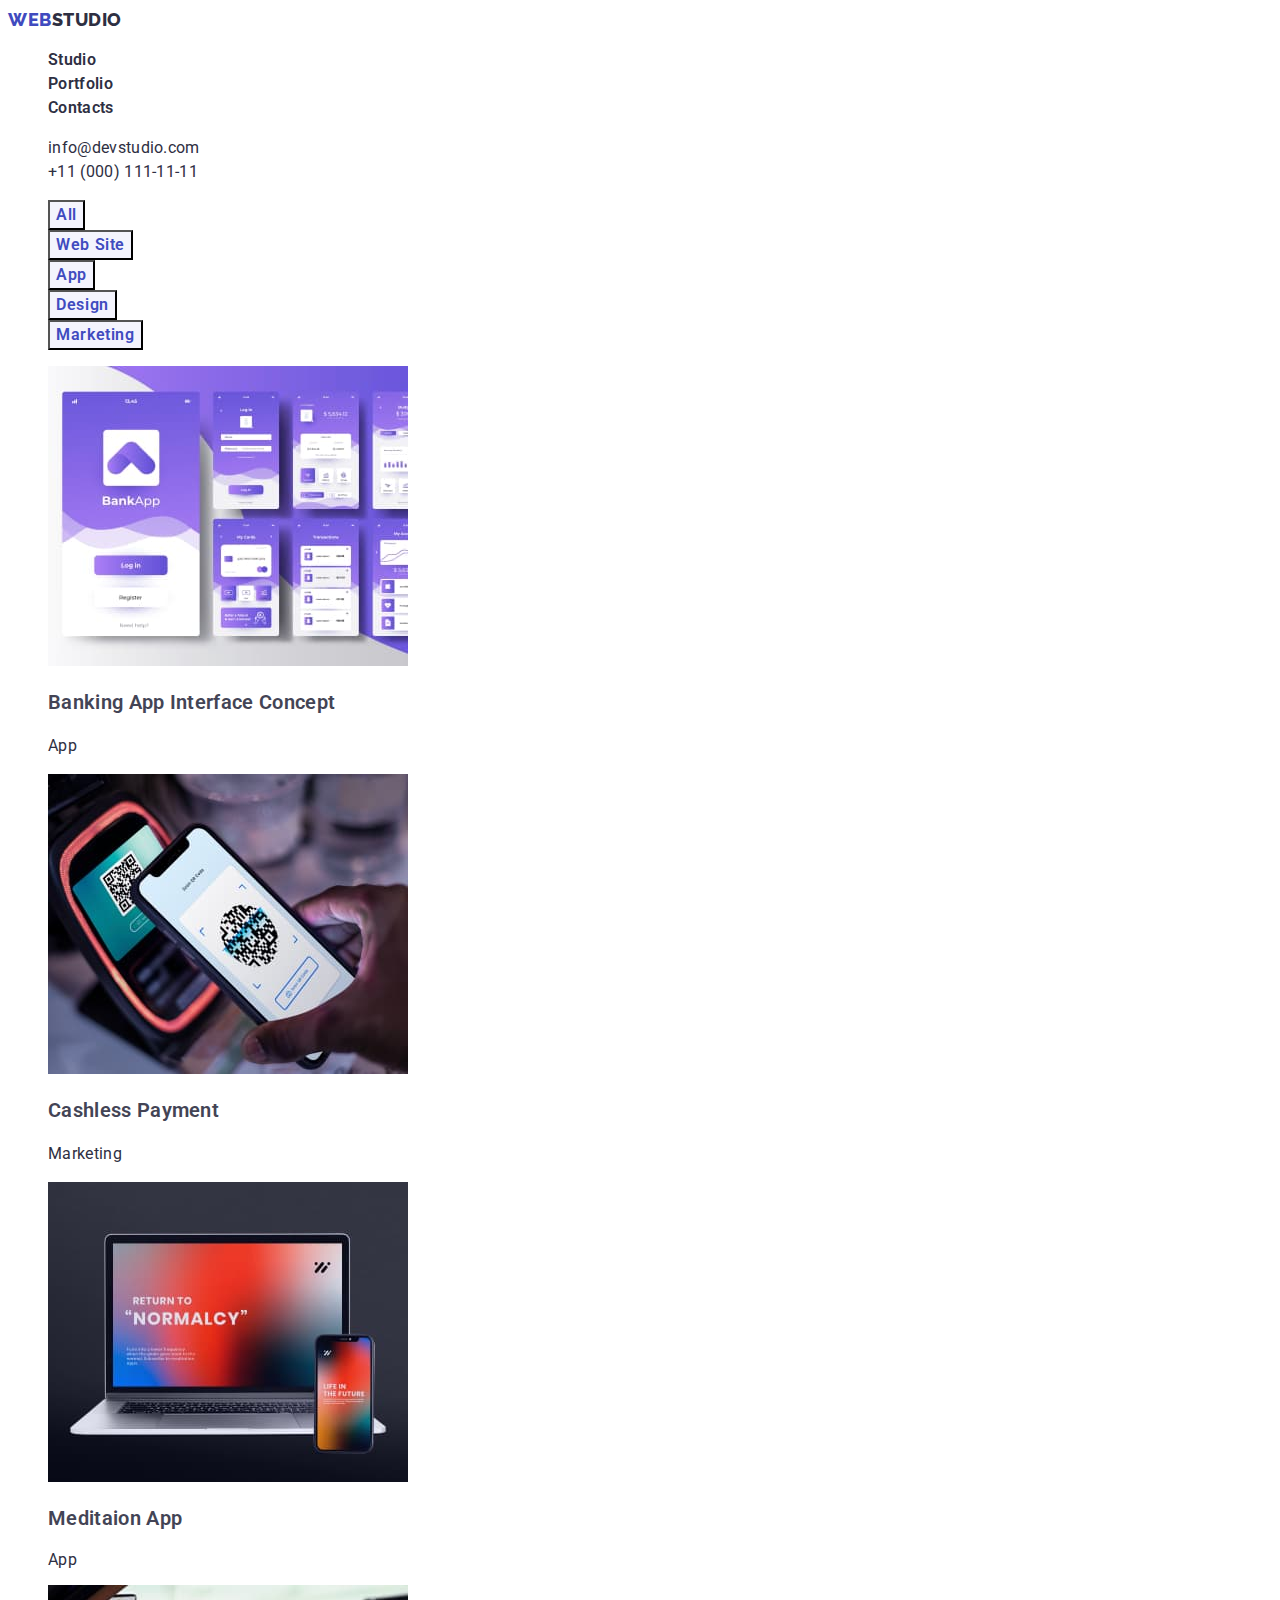
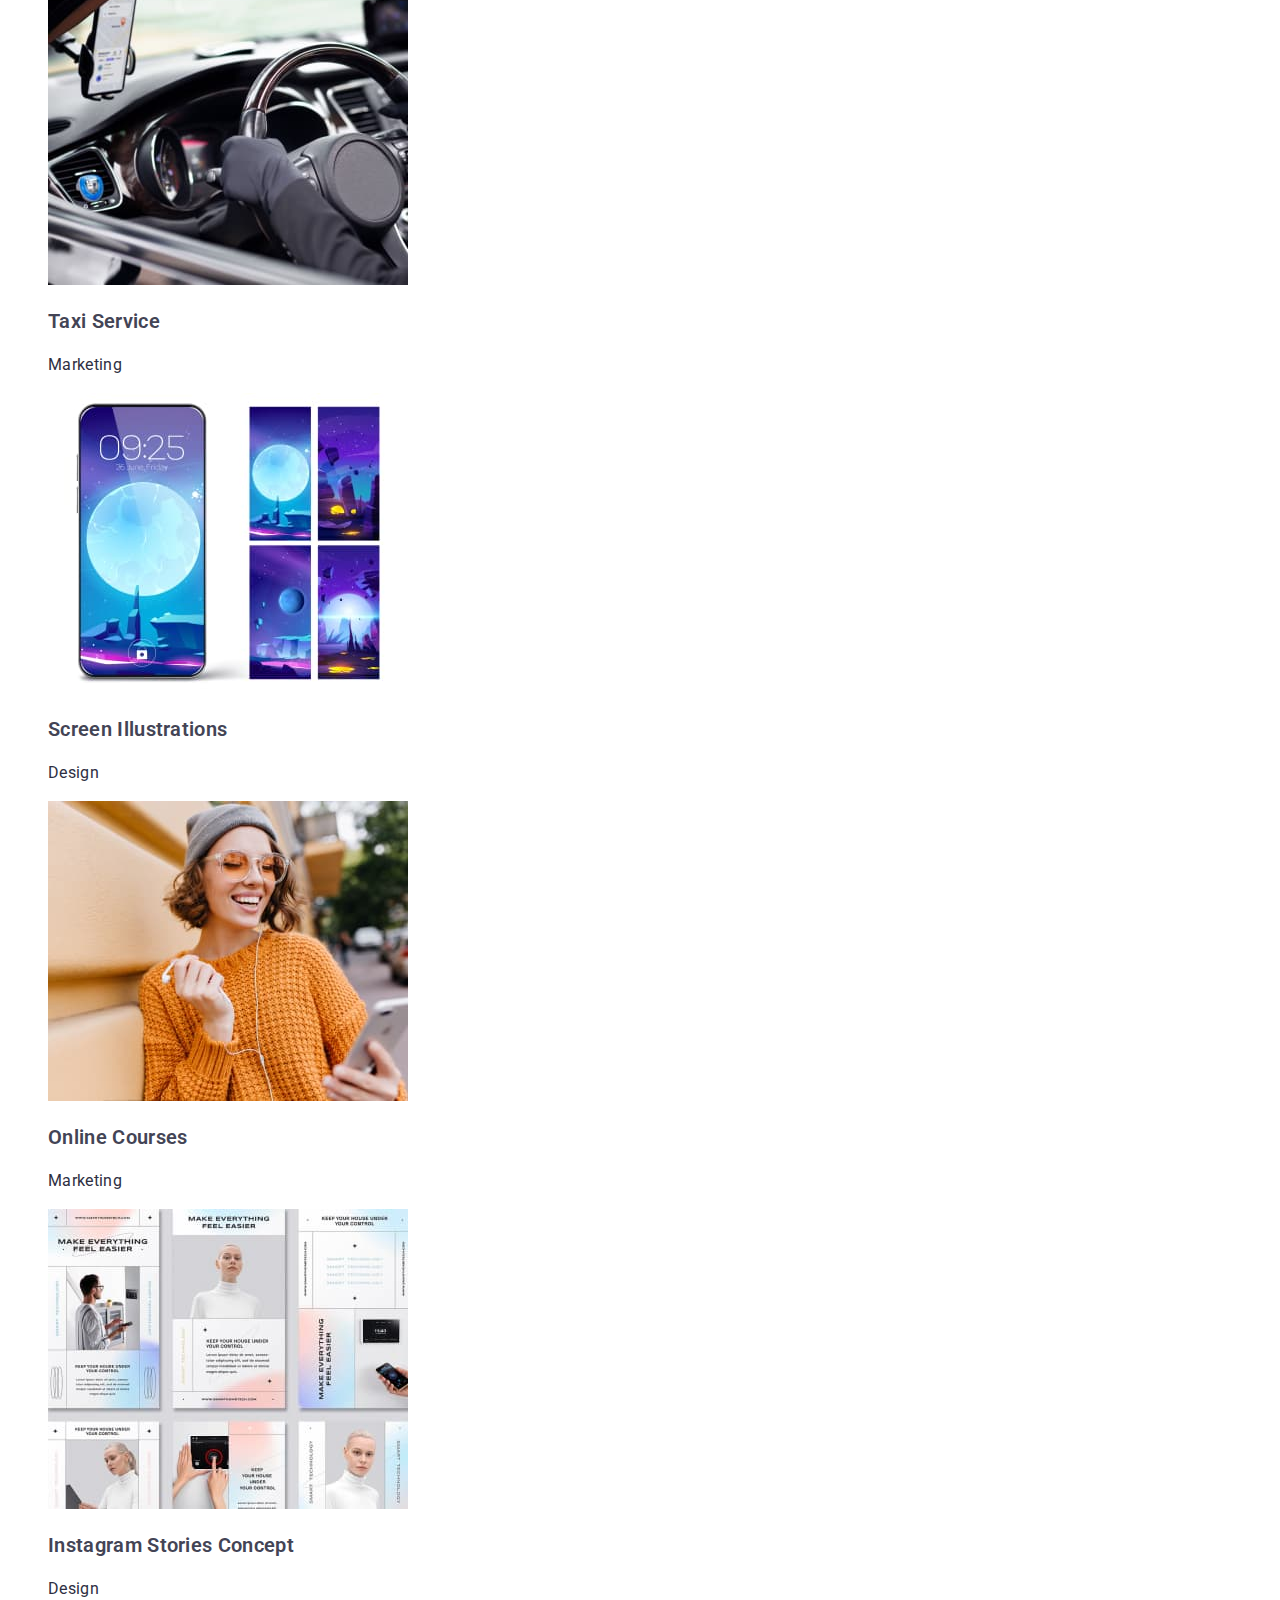
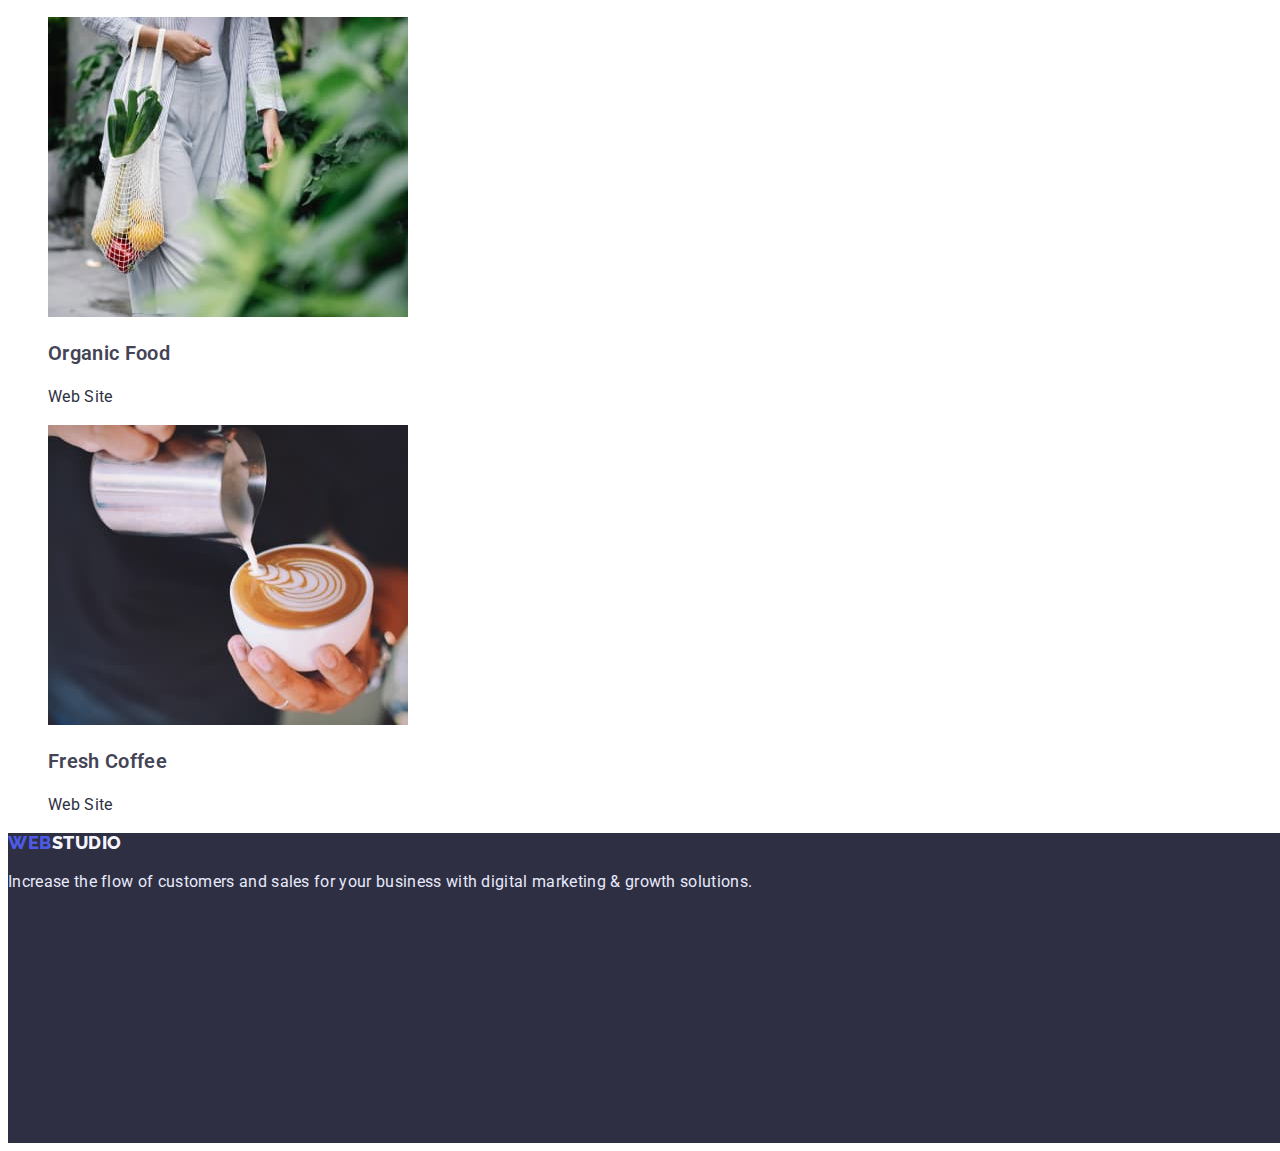
==== portfolio.html @ 7f12a8e2 "new branch" ====
<!DOCTYPE html>
<html lang="en">

<head>
    <meta charset="UTF-8">
    <meta http-equiv="X-UA-Compatible" content="IE=edge">
    <meta name="viewport" content="width=device-width, initial-scale=1.0">
    <title>YoursWebStudio</title>
    <link rel="preconnect" href="https://fonts.googleapis.com">
    <link rel="preconnect" href="https://fonts.gstatic.com" crossorigin>
    <link
        href="https://fonts.googleapis.com/css2?family=Raleway:wght@800&family=Roboto:wght@400;500;700;900&display=swap"
        rel="stylesheet">
    <link rel="stylesheet" href="./css/style.css">

</head>

<body>
    <header class="index-header">
        <nav class="navigation">
            <a class="logo-link link" href="./index.html"><span class="logo-web">Web</span><span
                    class="logo-studio">Studio</span></a>
            <ul class="navigation-list list">
                <li class="navigation-items"><a class="navigation-link link" href="./index.html">Studio</a></li>
                <li class="navigation-items"><a class="navigation-link link" href="./portfolio.html">Portfolio</a></li>
                <li class="navigation-items"><a class="navigation-link link" href="">Contacts</a></li>
            </ul>
        </nav>
        <address class="address">
            <ul class="address-list list">
                <li class="address-item"><a class="addres-mail link"
                        href="mailto:info@devstudio.com">info@devstudio.com</a></li>
                <li class="address-item"><a class="addres-tel link" href="tel:+110001111111">+11 (000) 111-11-11</a>
                </li>
            </ul>
        </address>
    </header>
    <main>
        <!-- ======Filter btn====== -->
        <section class="filters">
            <h1 class="visually-hidden">Filters</h1>
            <ul class="filter-list list">
                <li class="filter-item"> <button class="filter-btn" type="button">All</button>
                </li>
                <li class="filter-item"> <button class="filter-btn" type="button">Web Site</button>
                </li>
                <li class="filter-item"> <button class="filter-btn" type="button">App</button>
                </li>
                <li class="filter-item"> <button class="filter-btn" type="button">Design</button>
                </li>
                <li class="filter-item"> <button class="filter-btn" type="button">Marketing</button>
                </li>
            </ul>
            <ul class="portfolio-list list">
                <h2 class="visually-hidden">Portfolio</h2>
                <li class="portfolio-items"> <img src="./images/portfolioline11.jpg" width="360" alt="Our job">
                    <h3 class="portfolio-name name">Banking App Interface Concept</h3>
                    <p class="portfolio-filter content">App</p>
                </li>
                <li class="portfolio-items"> <img src="./images/portfolioline12.jpg" width="360" alt="Our job">
                    <h3 class="portfolio-name name">Cashless Payment</h3>
                    <p class="portfolio-filter content">Marketing</p>
                </li>
                <li class="portfolio-items"> <img src="./images/portfolioline13.jpg" width="360" alt="Our job">
                    <h3 class="portfolio-name name">Meditaion App</h3>
                    <p class="item-filter">App</p>
                </li>
                <li class="portfolio-items"> <img src="./images/portfolioline21.jpg" width="360" alt="Our job">
                    <h3 class="portfolio-name name">Taxi Service</h3>
                    <p class="portfolio-filter content">Marketing</p>
                </li>
                <li class="portfolio-items"> <img src="./images/portfolioline22.jpg" width="360" alt="Our job">
                    <h3 class="portfolio-name name">Screen Illustrations</h3>
                    <p class="portfolio-filter content">Design</p>
                </li>
                <li class="portfolio-items"> <img src="./images/portfolioline23.jpg" width="360" alt="Our job">
                    <h3 class="portfolio-name name">Online Courses</h3>
                    <p class="portfolio-filter content">Marketing</p>
                </li>
                <li class="portfolio-items"> <img src="./images/portfolioline31.jpg" width="360" alt="Our job">
                    <h3 class="portfolio-name name">Instagram Stories Concept</h3>
                    <p class="portfolio-filter content">Design</p>
                </li>
                <li class="portfolio-items"> <img src="./images/portfolioline32.jpg" width="360" alt="Our job">
                    <h3 class="portfolio-name name">Organic Food</h3>
                    <p class="portfolio-filter content">Web Site</p>
                </li>
                <li class="portfolio-items"> <img src="./images/portfolioline33.jpg" width="360" alt="Our job">
                    <h3 class="portfolio-name name">Fresh Coffee</h3>
                    <p class="portfolio-filter content">Web Site</p>
                </li>
            </ul>
        </section>

    </main>
    <footer class="footer-blank">
        <a href="./index.html" class="logo-link-footer link"><span class="logo-web-footer">Web</span>Studio</a>
        <p class="footer-text">Increase the flow of customers and sales for your business with digital marketing &
            growth solutions.</p>
    </footer>
</body>

</html>
---- css/style.css ----
body {
    font-family: 'Roboto', sans-serif;
    letter-spacing: 0.02em;
    color: var(--primary-text-color);
}

:root {
    --primary-text-color: #2E2F42;
    --secondary-text-color: #434455;
    --primary-accent-color:#4D5AE5;
    --secondary-accent-color: #404BBF;
    --dark-background: #2E2F42;
    --dark-background-text:#F4F4FD;
    --light-background-text: #FFFFFF;
}

.list {
    list-style: none;
}
.link {
    text-decoration: none;
}
.content{
font-size: 16px;
line-height: 1.5;
}
.name {
    font-weight: 600;
    font-size: 20px;
    line-height: 1.2;
    color: var(--secondary-text-color);
}
.index-title {
font-size: 36px;
line-height: 1.11;
text-align: center;
text-transform: capitalize;
}


/* ============ header ============ */
.logo-link {
font-family: 'Raleway', sans-serif;
font-weight: 800;
font-size: 18px;
line-height: 1.33;
letter-spacing: 0.03em;
text-transform: uppercase;
}
.logo-web {
color: var(--secondary-accent-color);
}
.logo-studio{
color: var(--primary-text-color);   
}

.navigation-link {
    font-weight: 600;
    font-size: 16px;
    line-height: 1.5;
color: var(--primary-text-color)
}
.navigation-link:hover,
.navigation-link:focus {
    color: var(--secondary-accent-color);
}

.addres-mail,.addres-tel {
    font-style: normal;
    font-size: 16px;
    line-height: 1.5;
    color: var(--primary-text-color)
}

.addres-mail:hover,
.addres-mail:focus {
    color: var(--primary-accent-color);
}

.addres-tel:hover,
.addres-tel:focus {
    color: var(--primary-accent-color);
}
/* ============ HERO ============ */
.hero {
    background-color: var(--dark-background);
}
.hero-title {
    font-size: 56px;
    line-height: 1.07;
    letter-spacing: 0.02em;
    color: var(--light-background-text); 
    text-align: center;   
}
.hero-btn {
    font-family: inherit;
    font-weight: 600;
    font-size: 16px;
    line-height: 1.2;
    display: flex;
    align-items: center;
    letter-spacing: 0.04em;
    color: var(--light-background-text);
    cursor: pointer;
    background-color: var(--primary-accent-color);
}
.hero-btn:hover,
.hero-btn:focus {
    background-color: var(--secondary-accent-color);
}
/* ============ Work ============ */

.visually-hidden {
    position: absolute;
    white-space: nowrap;
    width: 1px;
    height: 1px;
    overflow: hidden;
    border: 0;
    padding: 0;
    clip: rect(0 0 0 0);
    clip-path: inset(50%);
    margin: -1px;
}

/* ============ Doing ============ */

/* ============ Team ============ */
.team {
    background-color: var(--dark-background-text);
}

.team-name {
    text-align: center;
}

.team-content {
    text-align: center;
}

/* ============ Portfolio ============ */
.filter-btn {
    font-family: inherit;
    font-weight: 600;
    font-size: 16px;
    line-height: 1.5;
    align-items: center;
    text-align: center;
    letter-spacing: 0.04em;
    color: var(--secondary-accent-color);
    background-color: var(--dark-background-text);
    cursor: pointer;
}

.filter-btn:hover,
.filter-btn:focus {
    color: var(--dark-background-text);
    background-color: var(--primary-accent-color);
}


/* ============ Footer ============ */
.footer-blank {
width: 1440px;
height: 310px;
left: 0px;
top: 2280px;
background: var(--dark-background);
}

.logo-link-footer {
font-family: 'Raleway', sans-serif;
font-weight: 800;
font-size: 18px;
line-height: 1.16;
letter-spacing: 0.03em;
    text-transform: uppercase;
    color: var(--dark-background-text); 
}
.logo-web-footer {
color: var(--primary-accent-color);  
}
.footer-text {
font-size: 16px;
line-height: 1.5;
color: #E7E9FC;
}
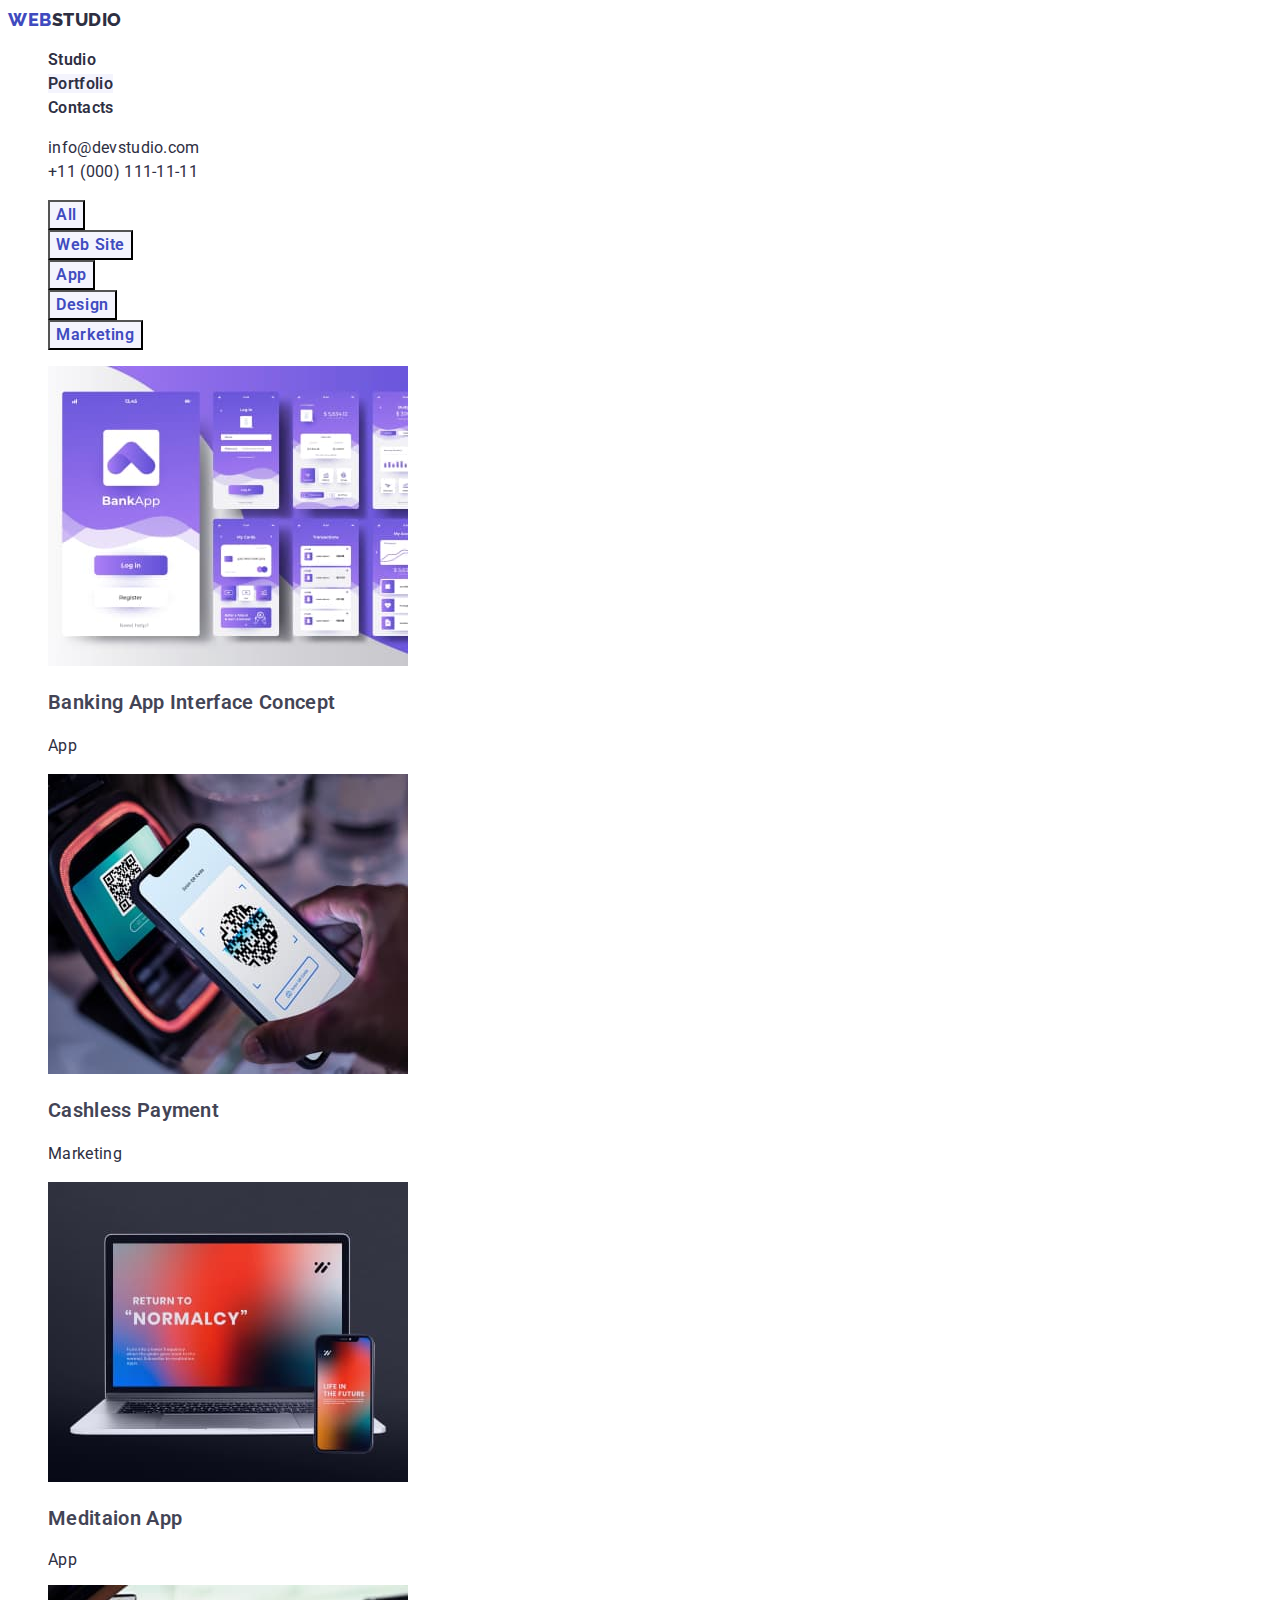
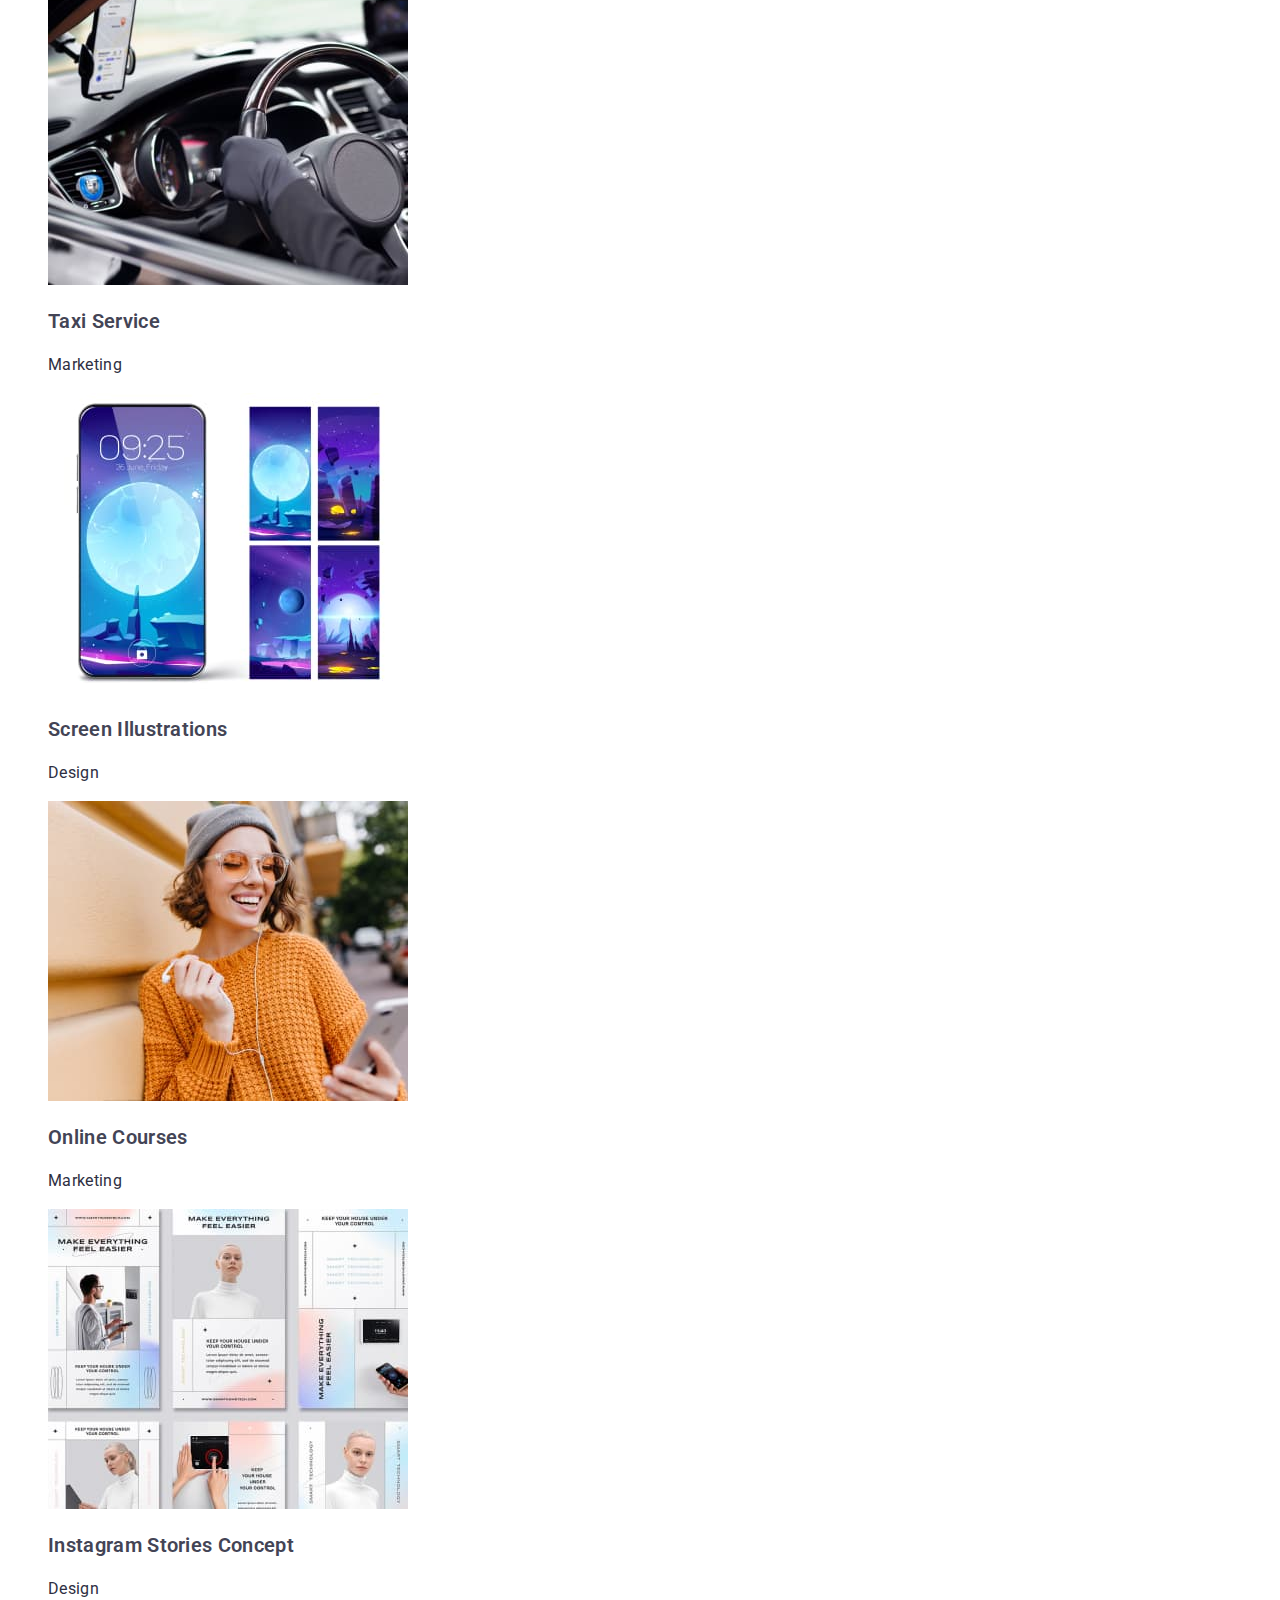
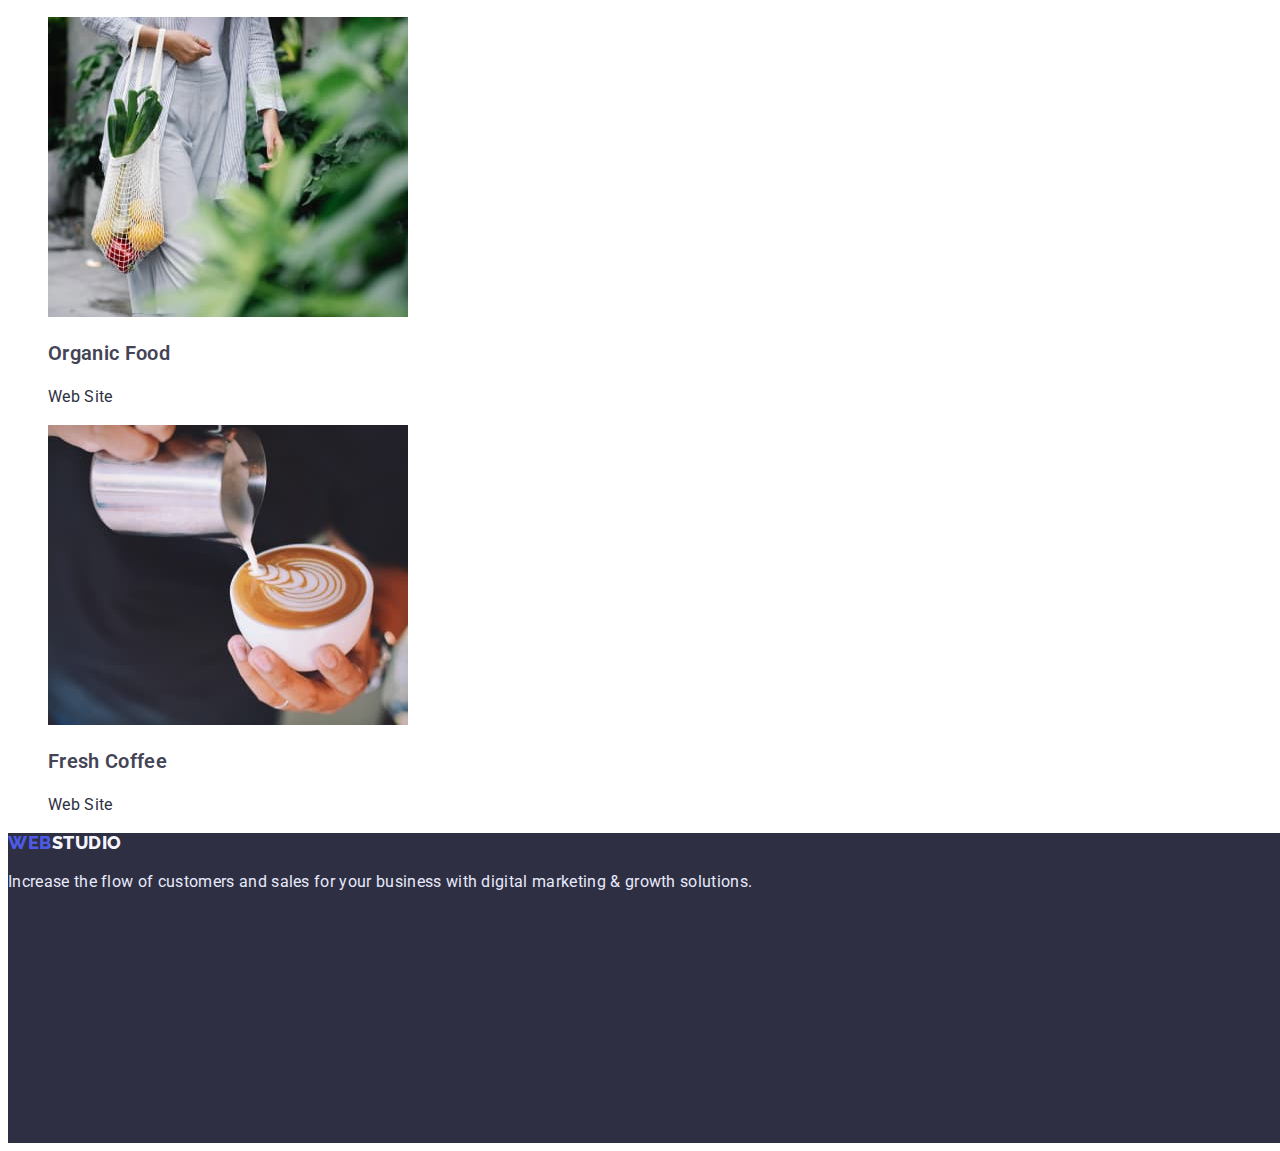
==== commit b3fdd666: "виділення поточної сторінки" ====
--- a/portfolio.html
+++ b/portfolio.html
@@ -22,7 +22,7 @@
                     class="logo-studio">Studio</span></a>
             <ul class="navigation-list list">
                 <li class="navigation-items"><a class="navigation-link link" href="./index.html">Studio</a></li>
-                <li class="navigation-items"><a class="navigation-link link" href="./portfolio.html">Portfolio</a></li>
+                <li class="navigation-items"><a class="navigation-link link current" href="./portfolio.html">Portfolio</a></li>
                 <li class="navigation-items"><a class="navigation-link link" href="">Contacts</a></li>
             </ul>
         </nav>
--- a/css/style.css
+++ b/css/style.css
@@ -64,7 +64,9 @@
 .navigation-link:focus {
     color: var(--secondary-accent-color);
 }
-
+.navigation-link.current{
+background-color: var(--dark-background-text);
+}
 .addres-mail,.addres-tel {
     font-style: normal;
     font-size: 16px;
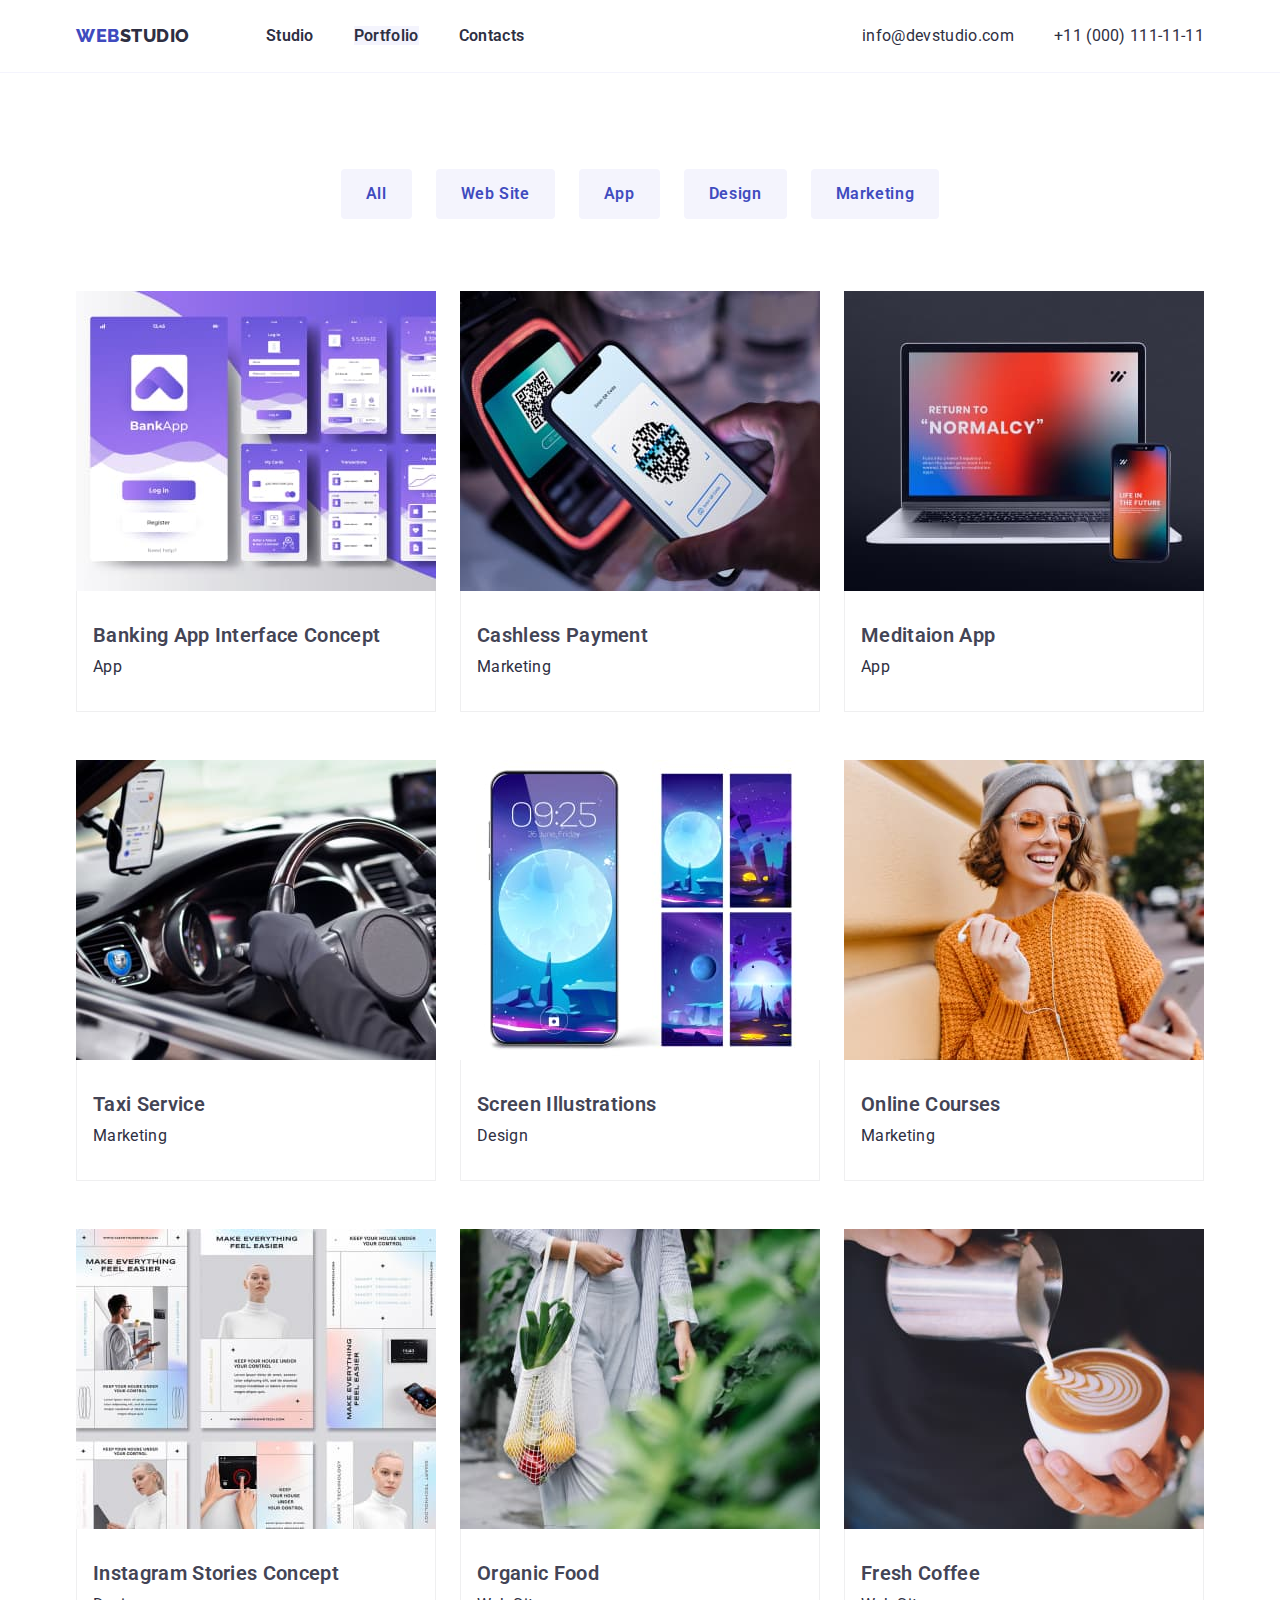
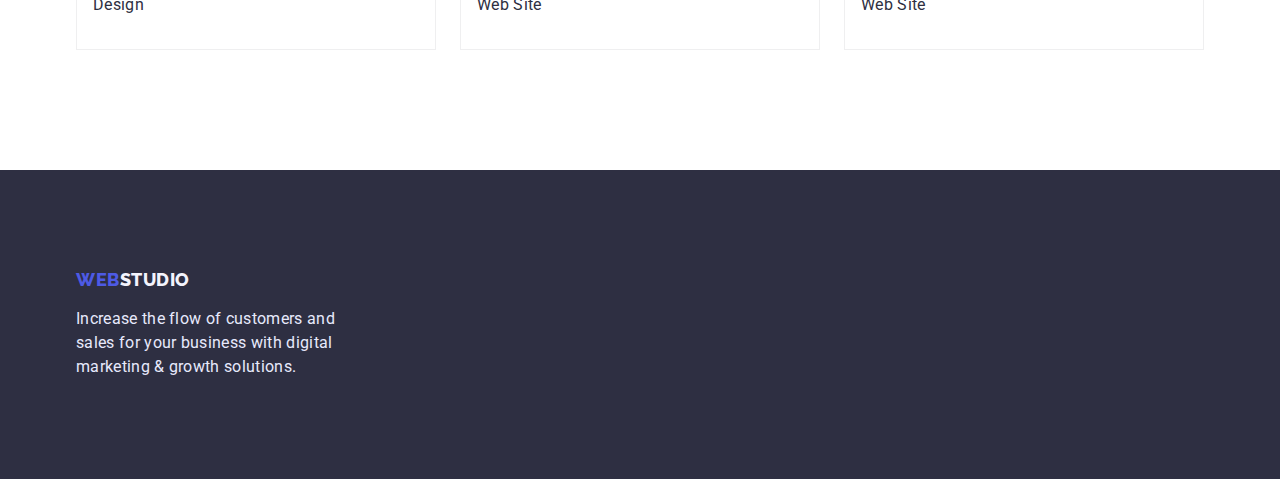
==== commit 1328c1e8: "work3" ====
--- a/portfolio.html
+++ b/portfolio.html
@@ -11,35 +11,39 @@
     <link
         href="https://fonts.googleapis.com/css2?family=Raleway:wght@800&family=Roboto:wght@400;500;700;900&display=swap"
         rel="stylesheet">
+    <link rel="stylesheet" href="https://cdn.jsdelivr.net/npm/modern-normalize@1.1.0/modern-normalize.min.css" />
     <link rel="stylesheet" href="./css/style.css">
 
 </head>
 
 <body>
     <header class="index-header">
-        <nav class="navigation">
+    <div class="conteiner flexthis">
+        <nav class="navigation flexthis">
             <a class="logo-link link" href="./index.html"><span class="logo-web">Web</span><span
                     class="logo-studio">Studio</span></a>
-            <ul class="navigation-list list">
+            <ul class="navigation-list list flexthis margin-list">
                 <li class="navigation-items"><a class="navigation-link link" href="./index.html">Studio</a></li>
                 <li class="navigation-items"><a class="navigation-link link current" href="./portfolio.html">Portfolio</a></li>
                 <li class="navigation-items"><a class="navigation-link link" href="">Contacts</a></li>
             </ul>
         </nav>
         <address class="address">
-            <ul class="address-list list">
+            <ul class="address-list list flexthis margin-list">
                 <li class="address-item"><a class="addres-mail link"
                         href="mailto:info@devstudio.com">info@devstudio.com</a></li>
                 <li class="address-item"><a class="addres-tel link" href="tel:+110001111111">+11 (000) 111-11-11</a>
                 </li>
             </ul>
         </address>
+    </div>
     </header>
     <main>
         <!-- ======Filter btn====== -->
-        <section class="filters">
+        <section class="filters padding-bottom">
+            <div class="conteiner">
             <h1 class="visually-hidden">Filters</h1>
-            <ul class="filter-list list">
+            <ul class="filter-list list flexthis">
                 <li class="filter-item"> <button class="filter-btn" type="button">All</button>
                 </li>
                 <li class="filter-item"> <button class="filter-btn" type="button">Web Site</button>
@@ -51,52 +55,76 @@
                 <li class="filter-item"> <button class="filter-btn" type="button">Marketing</button>
                 </li>
             </ul>
-            <ul class="portfolio-list list">
-                <h2 class="visually-hidden">Portfolio</h2>
-                <li class="portfolio-items"> <img src="./images/portfolioline11.jpg" width="360" alt="Our job">
+
+            <h2 class="visually-hidden">Portfolio</h2>
+            <ul class="portfolio-list list flexthis">
+                <li class="portfolio-items"> <img src="./images/portfolioline11.jpg" width="360" height="300" alt="Our job">
+                    <div class="portfolio-item-list"> 
                     <h3 class="portfolio-name name">Banking App Interface Concept</h3>
                     <p class="portfolio-filter content">App</p>
+                </div> 
                 </li>
-                <li class="portfolio-items"> <img src="./images/portfolioline12.jpg" width="360" alt="Our job">
+                <li class="portfolio-items"> <img src="./images/portfolioline12.jpg" width="360" height="300" alt="Our job">
+                    <div class="portfolio-item-list">
                     <h3 class="portfolio-name name">Cashless Payment</h3>
                     <p class="portfolio-filter content">Marketing</p>
+                </div> 
                 </li>
-                <li class="portfolio-items"> <img src="./images/portfolioline13.jpg" width="360" alt="Our job">
+                <li class="portfolio-items"> <img src="./images/portfolioline13.jpg" width="360" height="300" alt="Our job">
+                    <div class="portfolio-item-list">
                     <h3 class="portfolio-name name">Meditaion App</h3>
-                    <p class="item-filter">App</p>
+                    <p class="item-filter content">App</p>
+                </div> 
                 </li>
-                <li class="portfolio-items"> <img src="./images/portfolioline21.jpg" width="360" alt="Our job">
+                <li class="portfolio-items"> <img src="./images/portfolioline21.jpg" width="360" height="300" alt="Our job">
+                    <div class="portfolio-item-list">
                     <h3 class="portfolio-name name">Taxi Service</h3>
                     <p class="portfolio-filter content">Marketing</p>
+                </div>
                 </li>
-                <li class="portfolio-items"> <img src="./images/portfolioline22.jpg" width="360" alt="Our job">
+                <li class="portfolio-items"> <img src="./images/portfolioline22.jpg" width="360" height="300" alt="Our job">
+                    <div class="portfolio-item-list">
                     <h3 class="portfolio-name name">Screen Illustrations</h3>
                     <p class="portfolio-filter content">Design</p>
+                </div>
                 </li>
-                <li class="portfolio-items"> <img src="./images/portfolioline23.jpg" width="360" alt="Our job">
+                <li class="portfolio-items"> <img src="./images/portfolioline23.jpg" width="360" height="300" alt="Our job">
+                    <div class="portfolio-item-list">
                     <h3 class="portfolio-name name">Online Courses</h3>
                     <p class="portfolio-filter content">Marketing</p>
+                </div>
                 </li>
-                <li class="portfolio-items"> <img src="./images/portfolioline31.jpg" width="360" alt="Our job">
+                <li class="portfolio-items"> <img src="./images/portfolioline31.jpg" width="360" height="300" alt="Our job">
+                    <div class="portfolio-item-list">
                     <h3 class="portfolio-name name">Instagram Stories Concept</h3>
                     <p class="portfolio-filter content">Design</p>
+                </div>
                 </li>
-                <li class="portfolio-items"> <img src="./images/portfolioline32.jpg" width="360" alt="Our job">
+                <li class="portfolio-items"> <img src="./images/portfolioline32.jpg" width="360" height="300" alt="Our job">
+                    <div class="portfolio-item-list">
                     <h3 class="portfolio-name name">Organic Food</h3>
                     <p class="portfolio-filter content">Web Site</p>
+                </div>
                 </li>
-                <li class="portfolio-items"> <img src="./images/portfolioline33.jpg" width="360" alt="Our job">
+                <li class="portfolio-items"> <img src="./images/portfolioline33.jpg" width="360" height="300" alt="Our job">
+                    <div class="portfolio-item-list">
                     <h3 class="portfolio-name name">Fresh Coffee</h3>
                     <p class="portfolio-filter content">Web Site</p>
+                </div>
                 </li>
             </ul>
+        </div>
         </section>
 
     </main>
     <footer class="footer-blank">
+        <div class="conteiner">
         <a href="./index.html" class="logo-link-footer link"><span class="logo-web-footer">Web</span>Studio</a>
-        <p class="footer-text">Increase the flow of customers and sales for your business with digital marketing &
-            growth solutions.</p>
+        <p class="footer-text content">
+            Increase the flow of customers and sales for your business with digital marketing &
+            growth solutions.
+        </p>
+        </div>
     </footer>
 </body>
 
--- a/css/style.css
+++ b/css/style.css
@@ -2,6 +2,7 @@
     font-family: 'Roboto', sans-serif;
     letter-spacing: 0.02em;
     color: var(--primary-text-color);
+    /* margin: 0; следует проставлять в каждом боди если не подключен нормалайз (убирает снизу 8рх от браузеров*) */
 }
 
 :root {
@@ -14,11 +15,47 @@
     --light-background-text: #FFFFFF;
 }
 
+h1,
+h2,
+h3,
+h4,
+p {
+margin-top: 0;
+margin-bottom: 0;
+/* верхний и нижний отступ от этого блочного контента по нулям */
+}
+
+ul,
+ol {
+margin-top: 0;
+margin-bottom: 0;
+padding-left: 0;
+  /* обнуляем отступы верх и низ у списков, так же убираем отступ от левого края до тела контента */
+}
+
+img {
+display: block;
+max-width: 100%;
+height: auto;
+
+}
+.conteiner {
+width: 1158px;
+margin: 0px auto; 
+  /* вертикальный по нулю, право лево авто */
+padding: 0px 15px;
+  /* вертикальный по нулю, право лево авто по аналогии */
+/* outline: 2px solid var(--primary-accent-color); */
+  /* для отображения границ контента */
+}
+
 .list {
     list-style: none;
+    /* убираем у списков слева значки */
 }
 .link {
     text-decoration: none;
+    /* убираем подчеркивание у ссылок с классом линк */
 }
 .content{
 font-size: 16px;
@@ -37,8 +74,30 @@
 text-transform: capitalize;
 }
 
-
+.margin-list {
+    margin-bottom: 0;
+    margin-top: 0;
+}
+.padding-top {
+    padding-top: 120px;
+}
+
+.padding-bottom {
+    padding-bottom: 120px;
+}
+
+.flexthis{
+    display: flex;
+    align-items: center;  
+}
 /* ============ header ============ */
+
+.index-header{
+border-color: var(--light-background-text);
+border-bottom: 1px solid var(--dark-background-text);
+padding-top: 24px;
+padding-bottom: 24px;
+}
 .logo-link {
 font-family: 'Raleway', sans-serif;
 font-weight: 800;
@@ -46,6 +105,7 @@
 line-height: 1.33;
 letter-spacing: 0.03em;
 text-transform: uppercase;
+margin-right: 76px;
 }
 .logo-web {
 color: var(--secondary-accent-color);
@@ -67,6 +127,11 @@
 .navigation-link.current{
 background-color: var(--dark-background-text);
 }
+
+.navigation-items:not(:last-child) {
+    margin-right: 40px;
+}
+
 .addres-mail,.addres-tel {
     font-style: normal;
     font-size: 16px;
@@ -83,28 +148,47 @@
 .addres-tel:focus {
     color: var(--primary-accent-color);
 }
+.address {
+    margin-left: auto;
+}
+.addres-mail{
+    margin-right: 40px;
+}
+
 /* ============ HERO ============ */
 .hero {
-    background-color: var(--dark-background);
-}
+background-color: var(--dark-background);
+padding-top: 188px;
+padding-bottom: 188px;
+}
+
 .hero-title {
-    font-size: 56px;
-    line-height: 1.07;
-    letter-spacing: 0.02em;
-    color: var(--light-background-text); 
-    text-align: center;   
-}
+text-align: center;
+font-size: 56px;
+line-height: 1.07;
+color: var(--light-background-text); 
+margin-bottom: 48px;
+max-width: 500px;
+margin-left: auto;
+margin-right: auto;   
+}
+
 .hero-btn {
-    font-family: inherit;
-    font-weight: 600;
-    font-size: 16px;
-    line-height: 1.2;
-    display: flex;
-    align-items: center;
-    letter-spacing: 0.04em;
-    color: var(--light-background-text);
-    cursor: pointer;
-    background-color: var(--primary-accent-color);
+margin-left: auto;
+margin-right: auto; 
+padding: 16px 32px;
+border-radius: 4px;
+border: 1px solid transparent;
+font-family: inherit;
+font-weight: 600;
+font-size: 16px;
+line-height: 1.2;
+
+align-items: center;
+letter-spacing: 0.04em;
+color: var(--light-background-text);
+cursor: pointer;
+background-color: var(--primary-accent-color);
 }
 .hero-btn:hover,
 .hero-btn:focus {
@@ -122,26 +206,82 @@
     padding: 0;
     clip: rect(0 0 0 0);
     clip-path: inset(50%);
-    margin: -1px;
-}
-
+    margin: 1px;
+}
+.work-list{
+    display: flex;
+    flex-wrap: wrap;
+    margin-left: -24px; 
+}
+.work-item {
+    
+    flex-basis: calc( 100% / 4 - 24px );
+    
+}
+.work-name {
+    margin-bottom: 8px;
+}
+
+.work-item:not(:nth-child(4n)) {
+    margin-right: 24px;
+}       
 /* ============ Doing ============ */
+
+.doing-list {
+    margin-bottom: 0;
+    margin-top: 0;
+    gap: 24px;
+}
+
+.doing-title {
+    margin-bottom: 72px;
+}
+
 
 /* ============ Team ============ */
 .team {
     background-color: var(--dark-background-text);
 }
-
+.team-title{
+    margin-bottom: 72px;   
+}
 .team-name {
+    margin-top: 32px;
+    margin-bottom: 8px;
     text-align: center;
 }
 
 .team-content {
     text-align: center;
 }
-
-/* ============ Portfolio ============ */
+.team-list{
+    flex-wrap: wrap;
+}
+.team-item{
+    display: inline-block;
+    background-color: #FFFFFF;
+    padding-bottom: 32px;
+    /* padding-top: 32px; */
+}
+.team-item:not(:nth-child(4n)) {
+    margin-right: 24px;
+}
+/* ============ Portfolio btn ============ */
+.filter-list {
+    justify-content: center;
+}
+.filters{
+    padding-top: 96px;
+}
+
 .filter-btn {
+    display: flex;
+    flex-direction: row;
+    align-items: flex-start;
+    padding: 12px 24px;
+    border-radius: 4px;
+    border: 1px solid transparent;
+
     font-family: inherit;
     font-weight: 600;
     font-size: 16px;
@@ -159,15 +299,43 @@
     color: var(--dark-background-text);
     background-color: var(--primary-accent-color);
 }
+.filter-item:not(:last-child) {
+    margin-right: 24px;
+}
+/* ============ Portfolio ============ */
+.portfolio-list {
+    flex-wrap: wrap;
+    margin-top: 72px;
+}
+
+.portfolio-items:not(:nth-child(3n)) {
+    margin-right: 24px;
+}
+
+.portfolio-items:not(:nth-last-child(-n+3)) {
+    margin-bottom: 48px;
+}
+
+.portfolio-item-list {
+    padding: 32px 16px;
+    border: 1px solid rgba(46, 47, 66, 0.08);
+    border-top: transparent;
+}
+
+.portfolio-name {
+    margin-bottom: 8px;
+}
+
+
 
 
 /* ============ Footer ============ */
+
+
 .footer-blank {
-width: 1440px;
-height: 310px;
-left: 0px;
-top: 2280px;
 background: var(--dark-background);
+padding-top: 100px;
+padding-bottom: 100px;
 }
 
 .logo-link-footer {
@@ -183,9 +351,9 @@
 color: var(--primary-accent-color);  
 }
 .footer-text {
-font-size: 16px;
-line-height: 1.5;
 color: #E7E9FC;
-}
-
-
+margin-top: 16px;
+width: 264px;
+}
+
+
